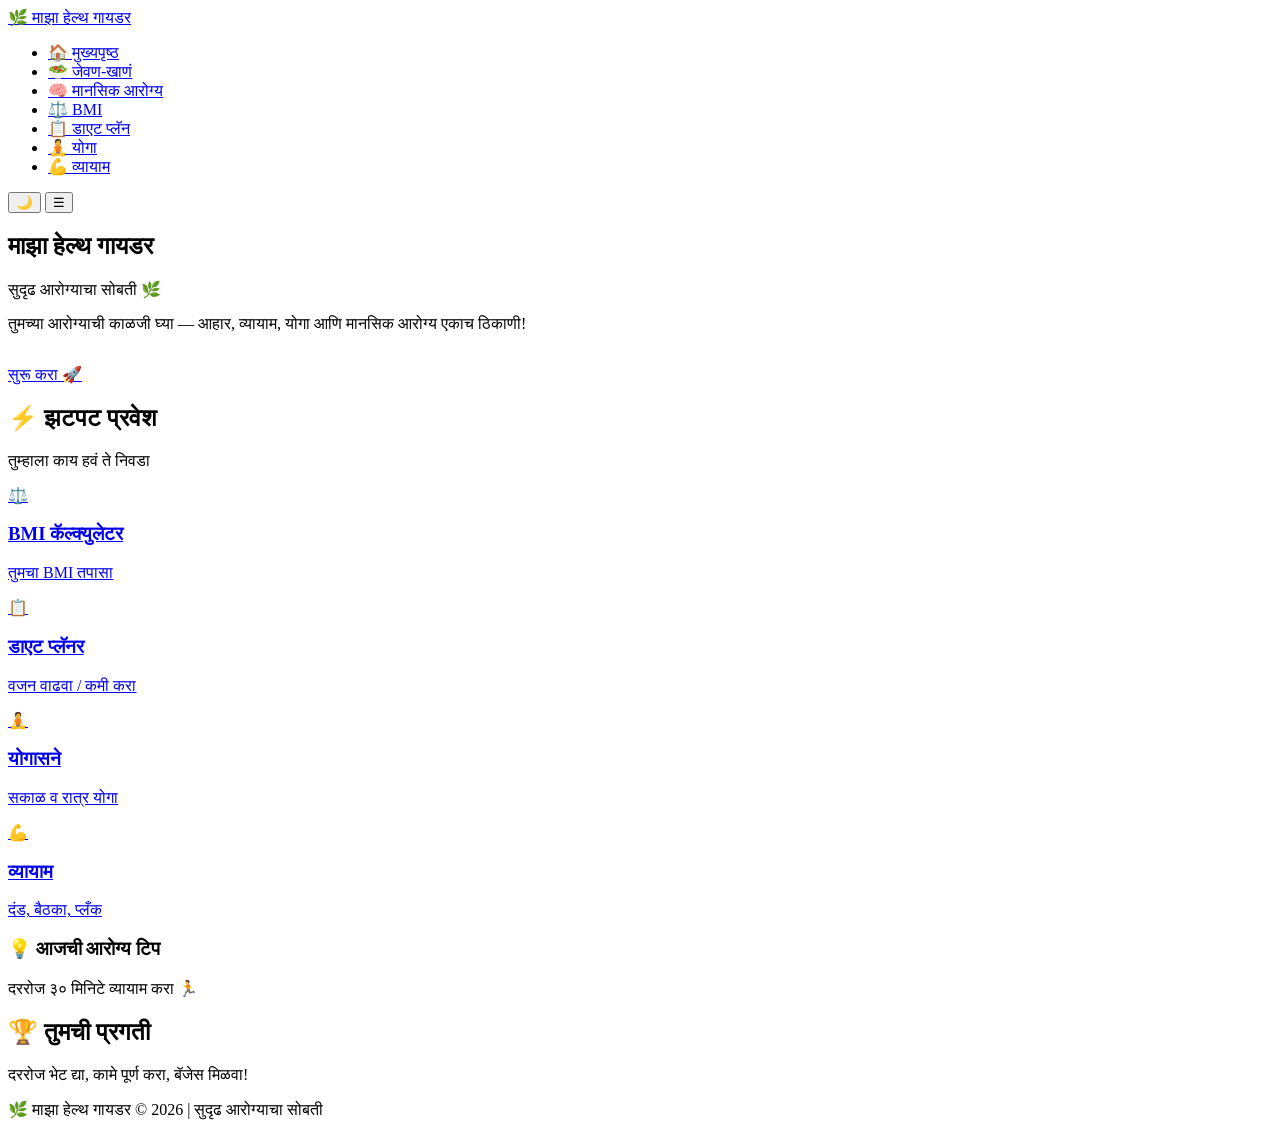
==== index.html @ 9322f79b "Add files via upload" ====
<!DOCTYPE html>
<html lang="mr">
<head>
  <meta charset="UTF-8">
  <meta name="viewport" content="width=device-width, initial-scale=1.0">
  <meta name="description" content="माझा हेल्थ गायडर - सुदृढ आरोग्याचा सोबती. BMI कॅल्क्युलेटर, योगा, व्यायाम, आहार नियोजन.">
  <title>माझा हेल्थ गायडर | Majha Health Guider</title>
  <link rel="stylesheet" href="css/style.css">
</head>
<body>
  <nav class="navbar">
    <a href="index.html" class="nav-brand">🌿 माझा हेल्थ गायडर</a>
    <ul class="nav-links">
      <li><a href="index.html" class="active">🏠 मुख्यपृष्ठ</a></li>
      <li><a href="diet.html">🥗 जेवण-खाणं</a></li>
      <li><a href="mental.html">🧠 मानसिक आरोग्य</a></li>
      <li><a href="bmi.html">⚖️ BMI</a></li>
      <li><a href="diet-planner.html">📋 डाएट प्लॅन</a></li>
      <li><a href="yoga.html">🧘 योगा</a></li>
      <li><a href="workout.html">💪 व्यायाम</a></li>
    </ul>
    <div class="nav-right">
      <button class="theme-toggle" onclick="toggleTheme()">🌙</button>
      <button class="hamburger">☰</button>
    </div>
  </nav>

  <!-- Hero -->
  <section class="hero">
    <div class="hero-content">
      <h1>माझा हेल्थ गायडर</h1>
      <p class="tagline">सुदृढ आरोग्याचा सोबती 🌿</p>
      <p style="color:var(--text-muted);margin-bottom:2rem;font-size:1rem;">तुमच्या आरोग्याची काळजी घ्या — आहार, व्यायाम, योगा आणि मानसिक आरोग्य एकाच ठिकाणी!</p>
      <a href="#quick-access" class="btn btn-primary">सुरू करा 🚀</a>
    </div>
  </section>

  <!-- Quick Access -->
  <section id="quick-access" class="section">
    <h2 class="section-title animate-in">⚡ झटपट प्रवेश</h2>
    <p class="section-subtitle animate-in">तुम्हाला काय हवं ते निवडा</p>
    <div class="quick-access">
      <a href="bmi.html" class="card quick-card animate-in"><span class="icon">⚖️</span><h3>BMI कॅल्क्युलेटर</h3><p>तुमचा BMI तपासा</p></a>
      <a href="diet-planner.html" class="card quick-card animate-in"><span class="icon">📋</span><h3>डाएट प्लॅनर</h3><p>वजन वाढवा / कमी करा</p></a>
      <a href="yoga.html" class="card quick-card animate-in"><span class="icon">🧘</span><h3>योगासने</h3><p>सकाळ व रात्र योगा</p></a>
      <a href="workout.html" class="card quick-card animate-in"><span class="icon">💪</span><h3>व्यायाम</h3><p>दंड, बैठका, प्लँक</p></a>
    </div>
  </section>

  <!-- Daily Tip -->
  <section class="section">
    <div class="tip-box animate-in">
      <h3>💡 आजची आरोग्य टिप</h3>
      <p id="daily-tip">लोड होत आहे...</p>
    </div>
  </section>

  <!-- Gamification -->
  <section class="section">
    <h2 class="section-title animate-in">🏆 तुमची प्रगती</h2>
    <p class="section-subtitle animate-in">दररोज भेट द्या, कामे पूर्ण करा, बॅजेस मिळवा!</p>
    <div id="gamification"></div>
  </section>

  <footer class="footer">
    <p>🌿 माझा हेल्थ गायडर © 2026 | सुदृढ आरोग्याचा सोबती</p>
  </footer>

  <script src="js/app.js"></script>
  <script src="js/gamification.js"></script>
  <script>
    // Daily tips
    const tips = [
      'दररोज किमान ८ ग्लास पाणी प्या 💧','सकाळी लवकर उठा आणि सूर्यप्रकाश घ्या ☀️',
      'जेवणात भरपूर भाज्या खा 🥬','दररोज ३० मिनिटे व्यायाम करा 🏃','रात्री ७-८ तास झोप घ्या 😴',
      'ताण कमी करण्यासाठी ध्यान करा 🧘','साखर आणि मैद्याचे पदार्थ टाळा 🚫','दररोज फळे खा 🍎',
      'सकाळी कोमट पाण्यात लिंबू पिणे फायदेशीर आहे 🍋','जंक फूड टाळा, घरचे जेवण खा 🏠',
      'नियमित आरोग्य तपासणी करा 🏥','दररोज किमान १०,००० पावले चाला 🚶',
      'प्रोटीनयुक्त आहार घ्या - डाळी, अंडी, पनीर 🥚','सकाळी योगा केल्याने दिवस चांगला जातो 🌅',
      'मोबाइल स्क्रीन टाइम कमी करा 📱','ताजी हवा घ्या, निसर्गात फिरा 🌳',
      'जेवताना हळूहळू चावून खा 🍽️','सकारात्मक विचार ठेवा, आनंदी राहा 😊',
      'दुपारी थोडी विश्रांती घ्या 💤','तेलकट आणि तळलेले पदार्थ कमी खा 🍟',
      'ग्रीन टी प्या, ते अँटीऑक्सिडंट्सने भरपूर आहे 🍵','दररोज एक मुठ सुकामेवा खा 🥜',
      'रात्री जेवण लवकर करा (८ वाजेपूर्वी) 🌙','पोट साफ ठेवण्यासाठी फायबरयुक्त आहार घ्या 🌾',
      'व्यायामापूर्वी वॉर्म अप करा 🔥','दररोज हसा, हसणे हे सर्वोत्तम औषध आहे 😂',
      'मीठाचे प्रमाण कमी ठेवा 🧂','नियमित स्ट्रेचिंग करा 🤸','दही खा, ते पचनासाठी चांगले आहे 🥛',
      'सायकलिंग हा उत्तम व्यायाम आहे 🚴'
    ];
    const dayIdx = Math.floor(Date.now() / 86400000) % tips.length;
    document.getElementById('daily-tip').textContent = tips[dayIdx];
    renderGamification();
  </script>
</body>
</html>
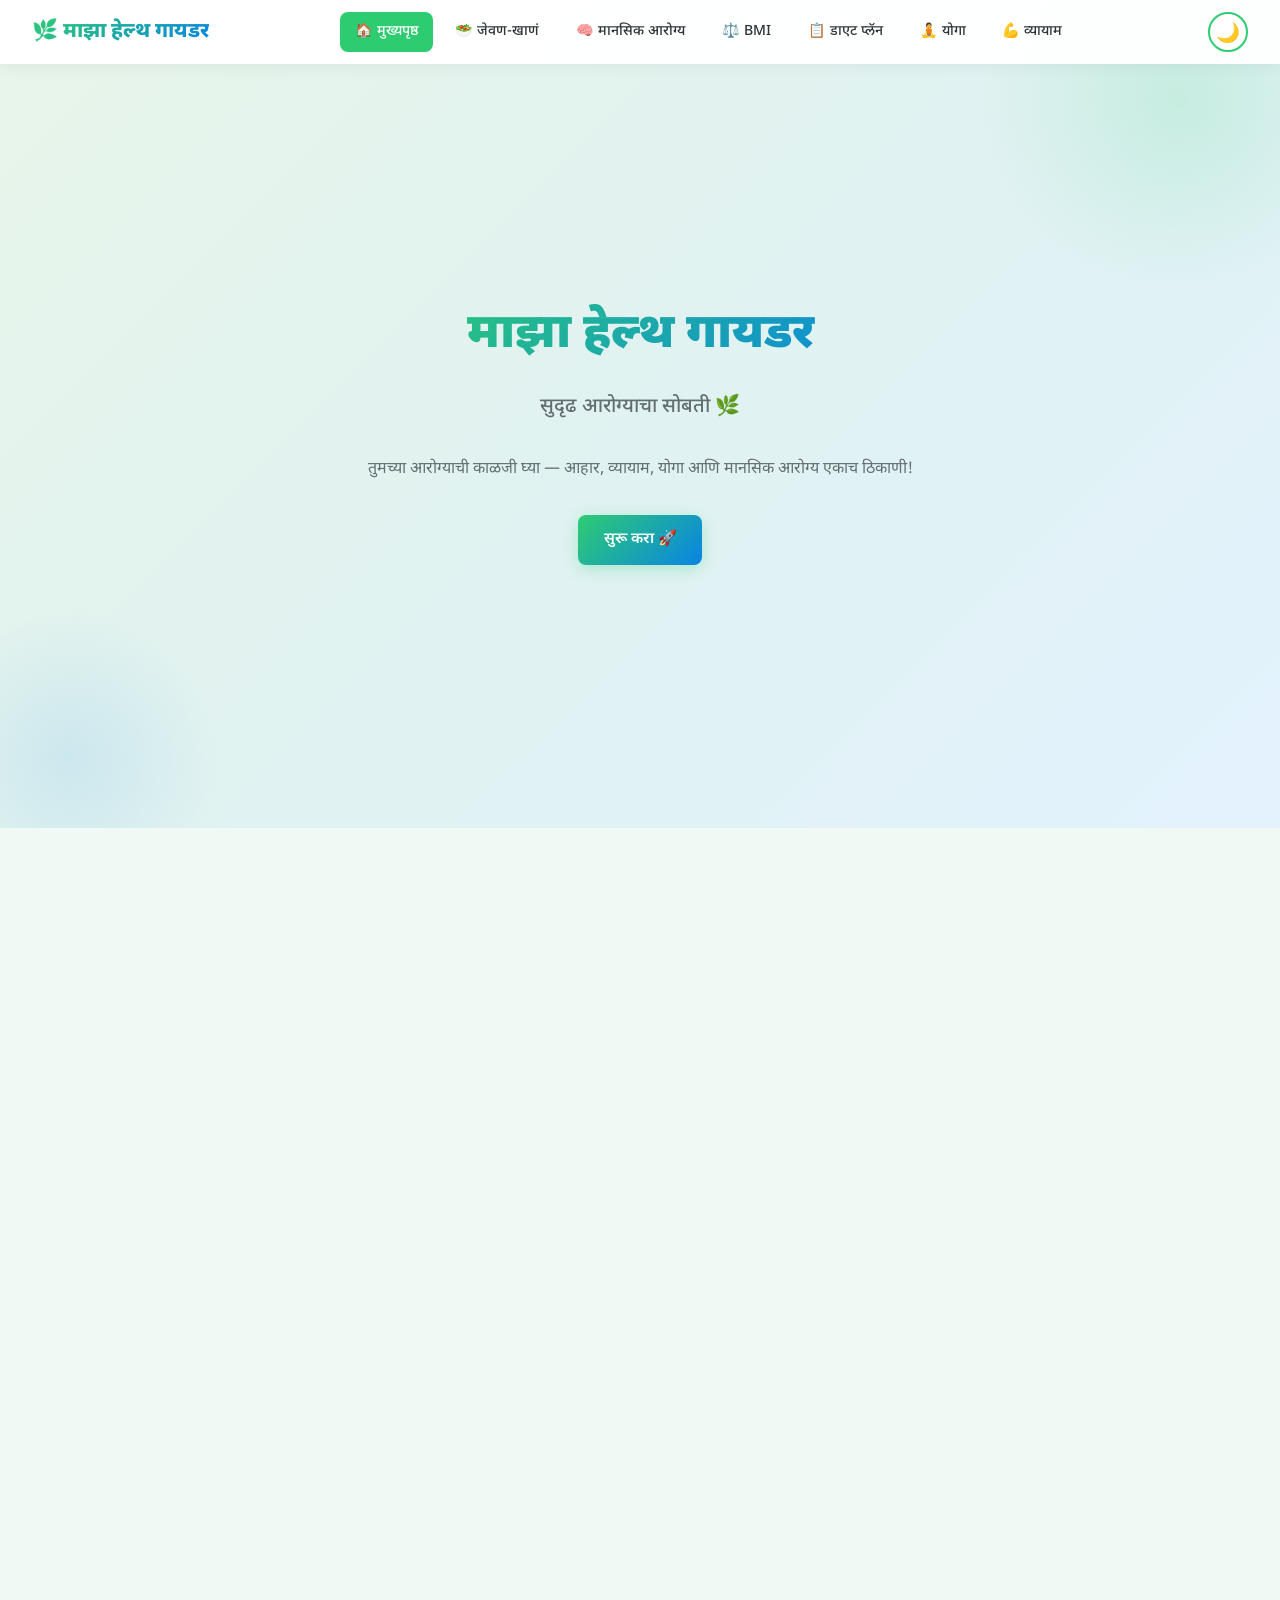
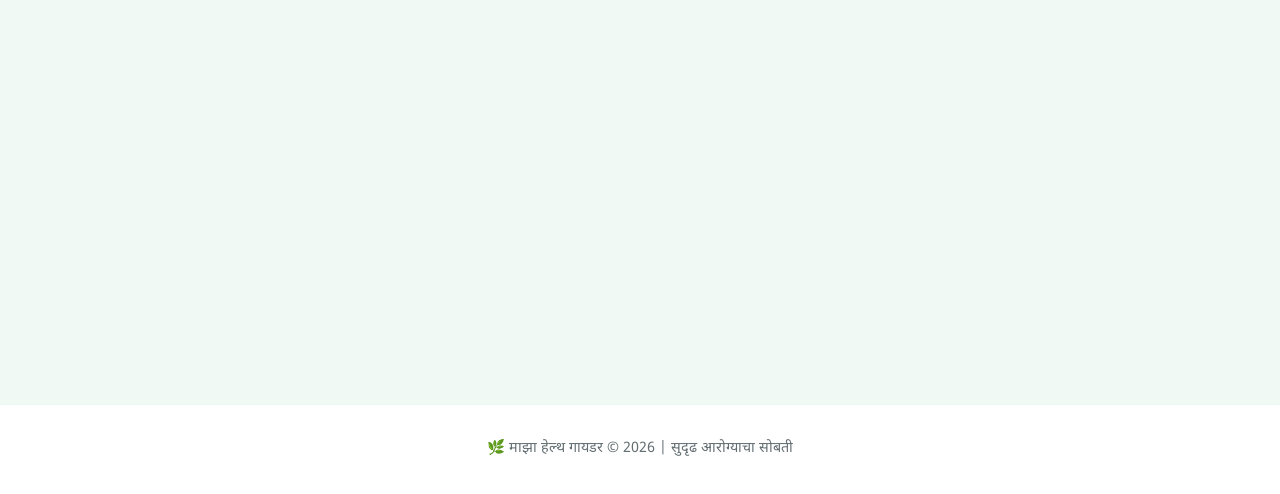
==== commit 9acffab8: "Fix stylesheet link path in index.html" ====
--- a/index.html
+++ b/index.html
@@ -5,7 +5,7 @@
   <meta name="viewport" content="width=device-width, initial-scale=1.0">
   <meta name="description" content="माझा हेल्थ गायडर - सुदृढ आरोग्याचा सोबती. BMI कॅल्क्युलेटर, योगा, व्यायाम, आहार नियोजन.">
   <title>माझा हेल्थ गायडर | Majha Health Guider</title>
-  <link rel="stylesheet" href="css/style.css">
+  <link rel="stylesheet" href="style.css">
 </head>
 <body>
   <nav class="navbar">
--- a/style.css
+++ b/style.css
@@ -0,0 +1,304 @@
+@import url('https://fonts.googleapis.com/css2?family=Noto+Sans+Devanagari:wght@400;500;600;700;800;900&family=Inter:wght@400;500;600;700&display=swap');
+
+:root {
+  --primary: #2ecc71; --primary-dark: #27ae60; --accent: #74b9ff; --accent-dark: #0984e3;
+  --bg: #f0f9f4; --bg-card: #ffffff; --bg-nav: rgba(255,255,255,0.95);
+  --text: #2d3436; --text-muted: #636e72; --text-light: #b2bec3;
+  --shadow: 0 4px 20px rgba(0,0,0,0.08); --shadow-hover: 0 8px 30px rgba(46,204,113,0.2);
+  --radius: 14px; --radius-sm: 8px; --transition: 0.3s cubic-bezier(.4,0,.2,1);
+  --gradient: linear-gradient(135deg, #2ecc71, #0984e3);
+  --gradient-hero: linear-gradient(135deg, #e8f5e9 0%, #e0f2f1 50%, #e3f2fd 100%);
+}
+
+[data-theme="dark"] {
+  --bg: #0f1923; --bg-card: #1a2733; --bg-nav: rgba(15,25,35,0.97);
+  --text: #e0e0e0; --text-muted: #90a4ae; --text-light: #546e7a;
+  --shadow: 0 4px 20px rgba(0,0,0,0.3); --shadow-hover: 0 8px 30px rgba(46,204,113,0.15);
+  --gradient-hero: linear-gradient(135deg, #0f1923 0%, #1a2733 50%, #0d2137 100%);
+}
+
+*, *::before, *::after { box-sizing: border-box; margin: 0; padding: 0; }
+
+html { scroll-behavior: smooth; font-size: 16px; }
+
+body {
+  font-family: 'Noto Sans Devanagari', 'Inter', sans-serif;
+  background: var(--bg); color: var(--text);
+  line-height: 1.7; transition: background var(--transition), color var(--transition);
+  overflow-x: hidden;
+}
+
+/* ===== NAVBAR ===== */
+.navbar {
+  position: fixed; top: 0; left: 0; right: 0; z-index: 1000;
+  background: var(--bg-nav); backdrop-filter: blur(12px);
+  box-shadow: 0 2px 15px rgba(0,0,0,0.06); padding: 0 2rem; height: 64px;
+  display: flex; align-items: center; justify-content: space-between;
+  transition: background var(--transition);
+}
+.nav-brand { font-size: 1.3rem; font-weight: 800; background: var(--gradient); -webkit-background-clip: text; background-clip: text; -webkit-text-fill-color: transparent; text-decoration: none; }
+.nav-links { display: flex; gap: 0.5rem; list-style: none; align-items: center; }
+.nav-links a {
+  text-decoration: none; color: var(--text); padding: 0.5rem 0.9rem;
+  border-radius: var(--radius-sm); font-weight: 500; font-size: 0.88rem;
+  transition: all var(--transition); display: flex; align-items: center; gap: 0.4rem;
+}
+.nav-links a:hover, .nav-links a.active { background: var(--primary); color: #fff; }
+.nav-right { display: flex; align-items: center; gap: 0.8rem; }
+
+.theme-toggle {
+  background: var(--bg-card); border: 2px solid var(--primary); border-radius: 50%;
+  width: 40px; height: 40px; cursor: pointer; font-size: 1.2rem;
+  display: flex; align-items: center; justify-content: center;
+  transition: all var(--transition); color: var(--text);
+}
+.theme-toggle:hover { background: var(--primary); color: #fff; transform: rotate(180deg); }
+
+.hamburger { display: none; background: none; border: none; font-size: 1.5rem; cursor: pointer; color: var(--text); }
+
+/* ===== HERO ===== */
+.hero {
+  min-height: 92vh; display: flex; align-items: center; justify-content: center;
+  background: var(--gradient-hero); padding: 5rem 2rem 3rem; text-align: center;
+  position: relative; overflow: hidden;
+}
+.hero::before {
+  content: ''; position: absolute; width: 400px; height: 400px;
+  background: radial-gradient(circle, rgba(46,204,113,0.15), transparent 70%);
+  top: -100px; right: -100px; border-radius: 50%; animation: float 6s ease-in-out infinite;
+}
+.hero::after {
+  content: ''; position: absolute; width: 300px; height: 300px;
+  background: radial-gradient(circle, rgba(9,132,227,0.1), transparent 70%);
+  bottom: -80px; left: -80px; border-radius: 50%; animation: float 8s ease-in-out infinite reverse;
+}
+.hero-content { position: relative; z-index: 1; max-width: 700px; }
+.hero h1 { font-size: 3rem; font-weight: 900; margin-bottom: 0.8rem; background: var(--gradient); -webkit-background-clip: text; background-clip: text; -webkit-text-fill-color: transparent; }
+.hero .tagline { font-size: 1.25rem; color: var(--text-muted); margin-bottom: 2rem; font-weight: 500; }
+
+/* ===== BUTTONS ===== */
+.btn {
+  display: inline-flex; align-items: center; gap: 0.5rem;
+  padding: 0.75rem 1.6rem; border-radius: var(--radius-sm);
+  font-weight: 600; font-size: 0.95rem; border: none; cursor: pointer;
+  transition: all var(--transition); text-decoration: none;
+  font-family: inherit;
+}
+.btn-primary { background: var(--gradient); color: #fff; box-shadow: 0 4px 15px rgba(46,204,113,0.3); }
+.btn-primary:hover { transform: translateY(-2px); box-shadow: 0 6px 20px rgba(46,204,113,0.4); }
+.btn-outline { background: transparent; color: var(--primary); border: 2px solid var(--primary); }
+.btn-outline:hover { background: var(--primary); color: #fff; }
+
+/* ===== CARDS ===== */
+.card {
+  background: var(--bg-card); border-radius: var(--radius); padding: 1.8rem;
+  box-shadow: var(--shadow); transition: all var(--transition);
+  border: 1px solid rgba(46,204,113,0.08);
+}
+.card:hover { transform: translateY(-4px); box-shadow: var(--shadow-hover); }
+
+.quick-access { display: grid; grid-template-columns: repeat(auto-fit, minmax(220px, 1fr)); gap: 1.5rem; padding: 3rem 2rem; max-width: 1100px; margin: 0 auto; }
+.quick-card {
+  text-align: center; padding: 2rem 1.5rem; cursor: pointer; text-decoration: none; color: var(--text);
+}
+.quick-card .icon { font-size: 2.5rem; margin-bottom: 1rem; display: block; }
+.quick-card h3 { font-size: 1.1rem; font-weight: 700; margin-bottom: 0.4rem; }
+.quick-card p { font-size: 0.85rem; color: var(--text-muted); }
+
+/* ===== SECTIONS ===== */
+.section { padding: 4rem 2rem; max-width: 1100px; margin: 0 auto; }
+.section-title {
+  font-size: 2rem; font-weight: 800; text-align: center; margin-bottom: 0.5rem;
+  background: var(--gradient); -webkit-background-clip: text; background-clip: text; -webkit-text-fill-color: transparent;
+}
+.section-subtitle { text-align: center; color: var(--text-muted); margin-bottom: 2.5rem; font-size: 1rem; }
+
+/* ===== DAILY TIP ===== */
+.tip-box {
+  background: var(--gradient); color: #fff; border-radius: var(--radius);
+  padding: 2rem 2.5rem; text-align: center; max-width: 700px; margin: 0 auto 3rem;
+  box-shadow: 0 4px 20px rgba(46,204,113,0.25); position: relative; overflow: hidden;
+}
+.tip-box::before {
+  content: '💡'; position: absolute; top: -10px; left: -10px; font-size: 4rem; opacity: 0.15;
+}
+.tip-box h3 { font-size: 1.2rem; margin-bottom: 0.6rem; }
+.tip-box p { font-size: 1rem; line-height: 1.6; }
+
+/* ===== GAMIFICATION ===== */
+.gamification { display: grid; grid-template-columns: repeat(auto-fit, minmax(200px, 1fr)); gap: 1.2rem; }
+.stat-card { text-align: center; padding: 1.5rem; }
+.stat-card .stat-icon { font-size: 2rem; margin-bottom: 0.5rem; }
+.stat-card .stat-value { font-size: 2rem; font-weight: 800; color: var(--primary); }
+.stat-card .stat-label { font-size: 0.85rem; color: var(--text-muted); margin-top: 0.3rem; }
+
+.progress-container { margin: 1.5rem 0; }
+.progress-bar {
+  width: 100%; height: 12px; background: rgba(46,204,113,0.15);
+  border-radius: 20px; overflow: hidden; position: relative;
+}
+.progress-fill {
+  height: 100%; background: var(--gradient); border-radius: 20px;
+  transition: width 1s ease; position: relative;
+}
+.progress-fill::after {
+  content: ''; position: absolute; right: 0; top: 0; bottom: 0; width: 20px;
+  background: rgba(255,255,255,0.3); border-radius: 20px;
+  animation: pulse-glow 2s ease-in-out infinite;
+}
+
+.badge { display: inline-flex; align-items: center; gap: 0.4rem; padding: 0.4rem 1rem; border-radius: 20px; font-size: 0.8rem; font-weight: 600; }
+.badge-beginner { background: #dfe6e9; color: #636e72; }
+.badge-active { background: #ffeaa7; color: #d68910; }
+.badge-pro { background: linear-gradient(135deg, #2ecc71, #0984e3); color: #fff; }
+.badge-locked { opacity: 0.4; filter: grayscale(1); }
+
+/* ===== TABS ===== */
+.tabs { display: flex; gap: 0.5rem; justify-content: center; margin-bottom: 2rem; flex-wrap: wrap; }
+.tab-btn {
+  padding: 0.6rem 1.5rem; border: 2px solid var(--primary); border-radius: 30px;
+  background: transparent; color: var(--text); font-weight: 600; cursor: pointer;
+  transition: all var(--transition); font-family: inherit; font-size: 0.9rem;
+}
+.tab-btn.active, .tab-btn:hover { background: var(--primary); color: #fff; }
+.tab-content { display: none; animation: fadeIn 0.4s ease; }
+.tab-content.active { display: block; }
+
+/* ===== FOOD / EXERCISE GRID ===== */
+.food-grid, .exercise-grid, .pose-grid {
+  display: grid; grid-template-columns: repeat(auto-fill, minmax(280px, 1fr)); gap: 1.2rem;
+}
+.food-card, .exercise-card, .pose-card { padding: 1.5rem; }
+.food-card .food-icon, .exercise-card .ex-icon, .pose-card .pose-icon { font-size: 2rem; margin-bottom: 0.8rem; display: block; }
+.food-card h4, .exercise-card h4, .pose-card h4 { font-weight: 700; margin-bottom: 0.4rem; color: var(--primary-dark); }
+
+/* ===== BMI ===== */
+.bmi-form { max-width: 500px; margin: 0 auto; }
+.form-group { margin-bottom: 1.2rem; }
+.form-group label { display: block; font-weight: 600; margin-bottom: 0.4rem; }
+.form-group input {
+  width: 100%; padding: 0.8rem 1rem; border: 2px solid rgba(46,204,113,0.2);
+  border-radius: var(--radius-sm); font-size: 1rem; font-family: inherit;
+  background: var(--bg-card); color: var(--text); transition: border var(--transition);
+}
+.form-group input:focus { outline: none; border-color: var(--primary); }
+
+.bmi-result {
+  text-align: center; padding: 2rem; margin-top: 1.5rem; border-radius: var(--radius);
+  display: none; animation: scaleIn 0.5s ease;
+}
+.bmi-result.show { display: block; }
+.bmi-value { font-size: 3.5rem; font-weight: 900; }
+.bmi-category { font-size: 1.2rem; font-weight: 600; margin: 0.5rem 0; }
+.bmi-gauge { width: 100%; height: 16px; border-radius: 20px; margin: 1rem 0; background: linear-gradient(to right, #74b9ff, #2ecc71, #ffeaa7, #e17055); position: relative; }
+.bmi-gauge-marker { width: 6px; height: 24px; background: var(--text); border-radius: 3px; position: absolute; top: -4px; transition: left 0.8s ease; }
+
+/* ===== WATER TRACKER ===== */
+.water-tracker { display: flex; gap: 0.8rem; justify-content: center; flex-wrap: wrap; margin: 1.5rem 0; }
+.water-glass {
+  width: 50px; height: 65px; border: 3px solid var(--primary); border-radius: 0 0 12px 12px;
+  cursor: pointer; position: relative; overflow: hidden; transition: all var(--transition);
+  background: var(--bg-card);
+}
+.water-glass.filled::after {
+  content: ''; position: absolute; bottom: 0; left: 0; right: 0; height: 100%;
+  background: linear-gradient(to top, #74b9ff, #0984e3); animation: fillUp 0.5s ease;
+}
+.water-glass:hover { transform: scale(1.1); }
+.water-count { text-align: center; font-size: 1.2rem; font-weight: 700; color: var(--accent-dark); margin-top: 0.5rem; }
+
+/* ===== MOOD TRACKER ===== */
+.mood-options { display: flex; gap: 1rem; justify-content: center; margin: 1.5rem 0; }
+.mood-btn {
+  font-size: 2.2rem; background: var(--bg-card); border: 3px solid transparent;
+  border-radius: 50%; width: 60px; height: 60px; cursor: pointer;
+  transition: all var(--transition); display: flex; align-items: center; justify-content: center;
+}
+.mood-btn:hover, .mood-btn.selected { border-color: var(--primary); transform: scale(1.15); box-shadow: var(--shadow-hover); }
+.mood-chart { max-width: 500px; margin: 1rem auto; height: 150px; }
+
+/* ===== BREATHING ===== */
+.breathing-circle {
+  width: 180px; height: 180px; border-radius: 50%; margin: 2rem auto;
+  background: var(--gradient); display: flex; align-items: center; justify-content: center;
+  color: #fff; font-size: 1.2rem; font-weight: 700;
+  box-shadow: 0 0 40px rgba(46,204,113,0.3);
+}
+.breathing-circle.inhale { animation: breatheIn 4s ease-in-out; }
+.breathing-circle.exhale { animation: breatheOut 4s ease-in-out; }
+
+/* ===== ACCORDION ===== */
+.accordion-item { margin-bottom: 0.8rem; }
+.accordion-header {
+  width: 100%; padding: 1rem 1.5rem; background: var(--bg-card); border: 1px solid rgba(46,204,113,0.1);
+  border-radius: var(--radius-sm); cursor: pointer; font-family: inherit;
+  font-size: 1rem; font-weight: 600; color: var(--text); text-align: left;
+  display: flex; justify-content: space-between; align-items: center;
+  transition: all var(--transition);
+}
+.accordion-header:hover { border-color: var(--primary); }
+.accordion-header .arrow { transition: transform var(--transition); }
+.accordion-header.active .arrow { transform: rotate(180deg); }
+.accordion-body {
+  max-height: 0; overflow: hidden; transition: max-height 0.4s ease;
+  padding: 0 1.5rem; background: var(--bg-card);
+  border-radius: 0 0 var(--radius-sm) var(--radius-sm);
+}
+.accordion-body.open { max-height: 800px; padding: 1rem 1.5rem; }
+
+/* ===== DIET PLANNER TABLE ===== */
+.diet-table { width: 100%; border-collapse: separate; border-spacing: 0; border-radius: var(--radius); overflow: hidden; margin: 1.5rem 0; }
+.diet-table th { background: var(--gradient); color: #fff; padding: 0.8rem 1rem; font-weight: 600; text-align: left; }
+.diet-table td { padding: 0.8rem 1rem; border-bottom: 1px solid rgba(46,204,113,0.1); background: var(--bg-card); }
+.diet-table tr:hover td { background: rgba(46,204,113,0.05); }
+
+/* ===== AFFIRMATION CAROUSEL ===== */
+.affirmation-box {
+  background: var(--bg-card); border: 2px solid var(--primary); border-radius: var(--radius);
+  padding: 2rem; text-align: center; max-width: 600px; margin: 0 auto;
+  min-height: 120px; display: flex; align-items: center; justify-content: center;
+  flex-direction: column; position: relative;
+}
+.affirmation-text { font-size: 1.3rem; font-weight: 600; font-style: italic; line-height: 1.8; }
+
+/* ===== FOOTER ===== */
+.footer {
+  background: var(--bg-card); text-align: center; padding: 2rem;
+  border-top: 1px solid rgba(46,204,113,0.1); margin-top: 3rem;
+  color: var(--text-muted); font-size: 0.9rem;
+}
+
+/* ===== ANIMATIONS ===== */
+@keyframes fadeIn { from { opacity: 0; transform: translateY(15px); } to { opacity: 1; transform: translateY(0); } }
+@keyframes scaleIn { from { opacity: 0; transform: scale(0.9); } to { opacity: 1; transform: scale(1); } }
+@keyframes float { 0%,100% { transform: translateY(0); } 50% { transform: translateY(-20px); } }
+@keyframes fillUp { from { height: 0; } to { height: 100%; } }
+@keyframes pulse-glow { 0%,100% { opacity: 0.3; } 50% { opacity: 0.8; } }
+@keyframes breatheIn { 0% { transform: scale(1); } 50% { transform: scale(1.4); } 100% { transform: scale(1); } }
+@keyframes breatheOut { 0% { transform: scale(1.4); } 50% { transform: scale(0.9); } 100% { transform: scale(1.4); } }
+@keyframes slideInLeft { from { opacity: 0; transform: translateX(-30px); } to { opacity: 1; transform: translateX(0); } }
+@keyframes bounce { 0%,100% { transform: translateY(0); } 50% { transform: translateY(-8px); } }
+
+.animate-in { opacity: 0; transform: translateY(20px); transition: all 0.6s ease; }
+.animate-in.visible { opacity: 1; transform: translateY(0); }
+
+/* ===== RESPONSIVE ===== */
+@media (max-width: 768px) {
+  .nav-links { display: none; position: absolute; top: 64px; left: 0; right: 0; background: var(--bg-nav); flex-direction: column; padding: 1rem; box-shadow: var(--shadow); }
+  .nav-links.open { display: flex; }
+  .hamburger { display: block; }
+  .hero h1 { font-size: 2rem; }
+  .hero .tagline { font-size: 1rem; }
+  .quick-access { grid-template-columns: repeat(2, 1fr); gap: 1rem; padding: 2rem 1rem; }
+  .section { padding: 2.5rem 1rem; }
+  .section-title { font-size: 1.5rem; }
+  .food-grid, .exercise-grid, .pose-grid { grid-template-columns: 1fr; }
+  .gamification { grid-template-columns: repeat(2, 1fr); }
+  .diet-table { font-size: 0.85rem; }
+  .diet-table th, .diet-table td { padding: 0.5rem; }
+}
+@media (max-width: 480px) {
+  .quick-access { grid-template-columns: 1fr; }
+  .gamification { grid-template-columns: 1fr; }
+  .navbar { padding: 0 1rem; }
+}
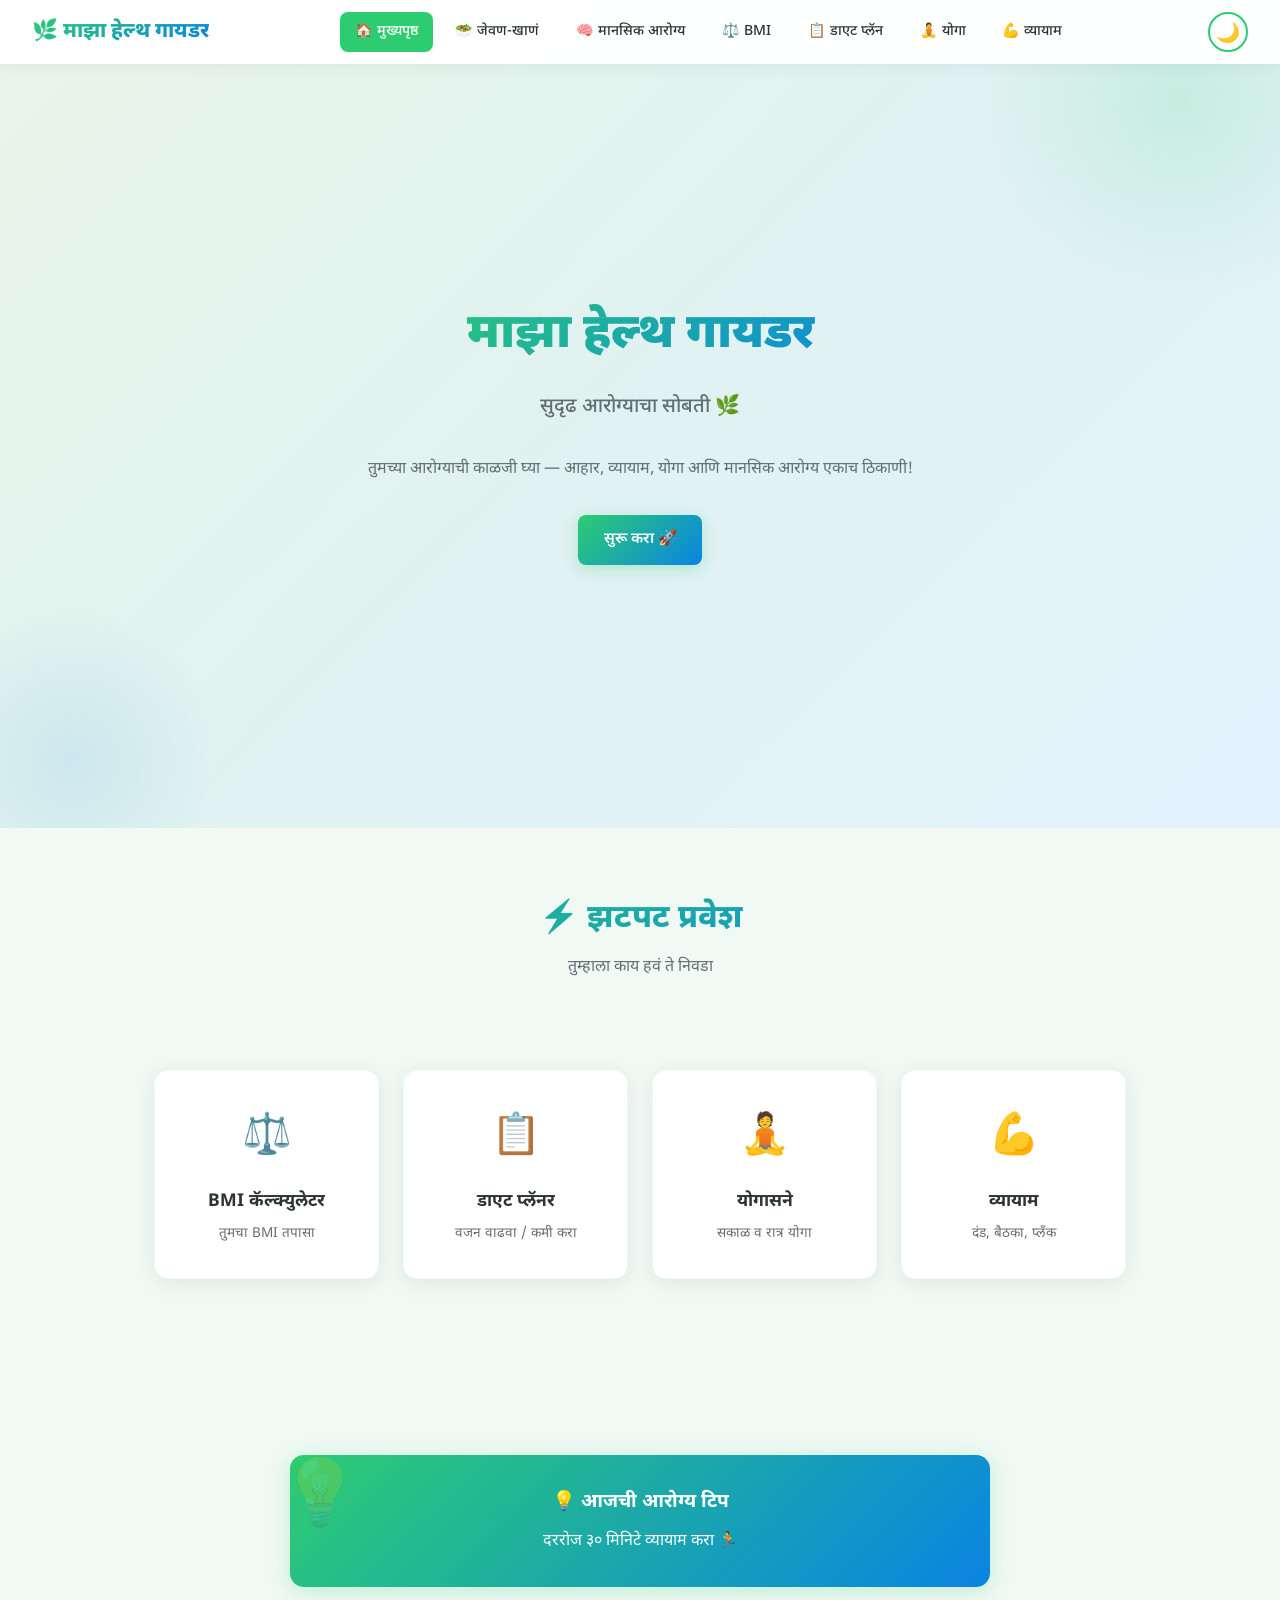
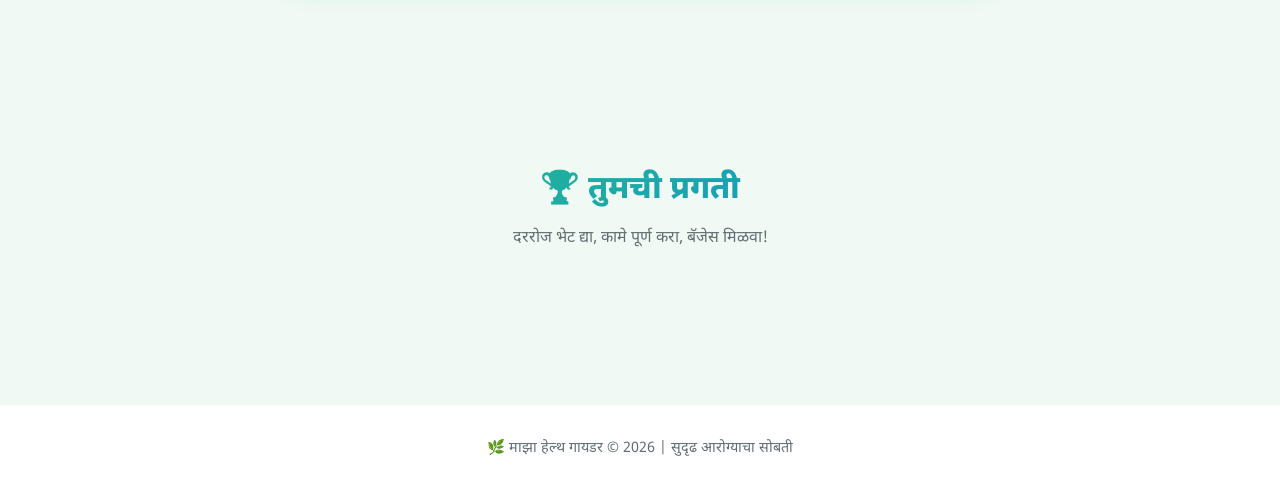
==== commit 0658ea8b: "Update script source path in index.html" ====
--- a/index.html
+++ b/index.html
@@ -66,7 +66,7 @@
     <p>🌿 माझा हेल्थ गायडर © 2026 | सुदृढ आरोग्याचा सोबती</p>
   </footer>
 
-  <script src="js/app.js"></script>
+  <script src="app.js"></script>
   <script src="js/gamification.js"></script>
   <script>
     // Daily tips
